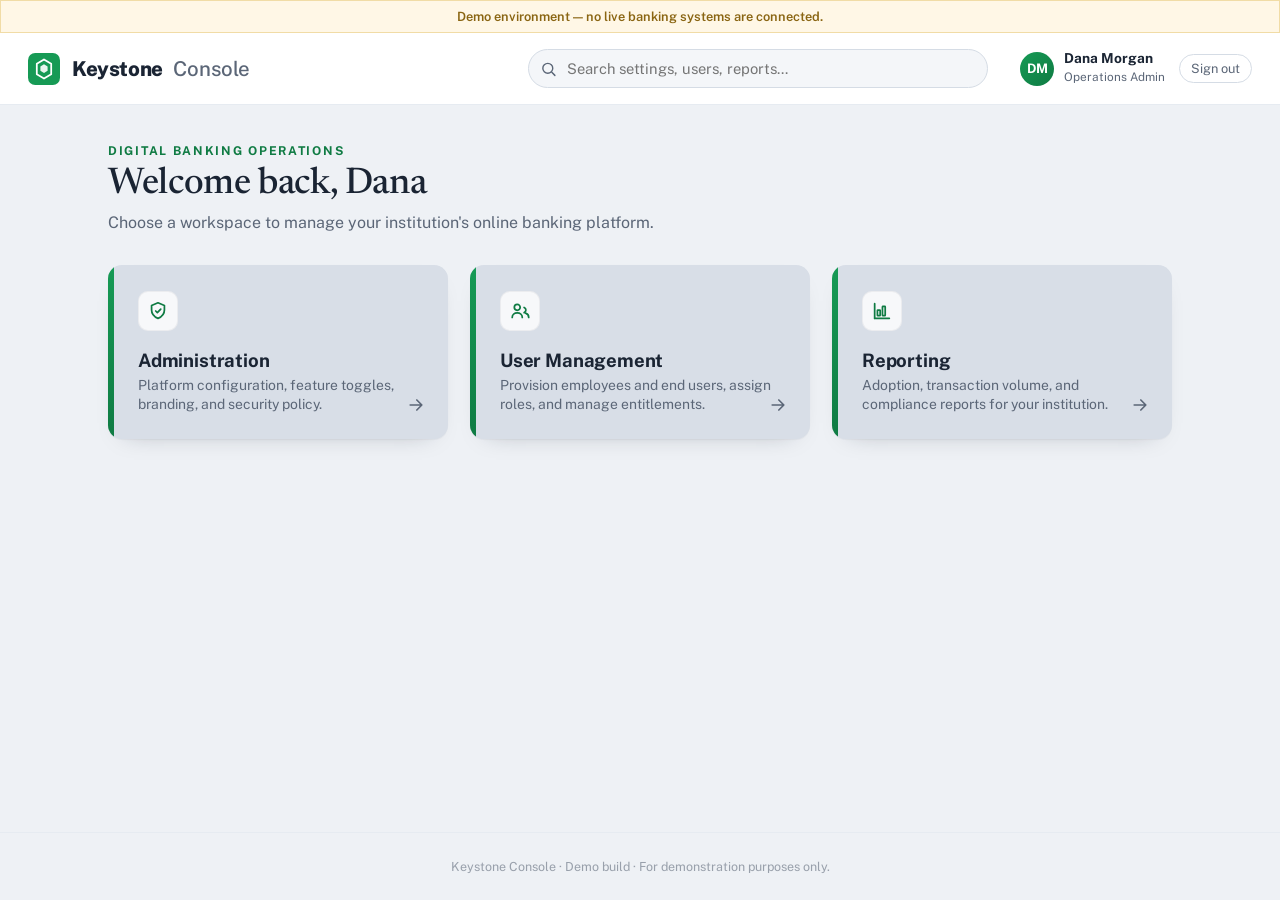
==== dashboard.html @ 1574cfe6 "Add files via upload" ====
<!DOCTYPE html>
<html lang="en">
<head>
  <meta charset="UTF-8" />
  <meta name="viewport" content="width=device-width, initial-scale=1.0" />
  <title>Console · Keystone</title>
  <link rel="stylesheet" href="assets/styles.css" />
  <link rel="icon" href="data:image/svg+xml,<svg xmlns='http://www.w3.org/2000/svg' viewBox='0 0 32 32'><rect width='32' height='32' rx='7' fill='%23169a55'/><path d='M16 6l8 5v10l-8 5-8-5V11z' fill='none' stroke='white' stroke-width='2'/></svg>" />
</head>
<body>
  <div class="shell">
    <div class="demo-banner">Demo environment — no live banking systems are connected.</div>

    <header class="topbar">
      <div class="brand">
        <svg class="brand__mark" viewBox="0 0 40 40" aria-hidden="true">
          <rect width="40" height="40" rx="9" fill="#169a55"/>
          <path d="M20 8l9 5.5v13L20 32l-9-5.5v-13z" fill="none" stroke="#fff" stroke-width="2.2" stroke-linejoin="round"/>
          <path d="M20 14l4.5 2.8v5.4L20 25l-4.5-2.8v-5.4z" fill="#fff" opacity=".9"/>
        </svg>
        <span class="brand__name">Keystone <span>Console</span></span>
      </div>

      <div class="searchbar">
        <svg viewBox="0 0 24 24" fill="none" stroke="currentColor" stroke-width="2"
             stroke-linecap="round" stroke-linejoin="round" aria-hidden="true">
          <circle cx="11" cy="11" r="7"/><path d="M21 21l-4.3-4.3"/>
        </svg>
        <input type="search" placeholder="Search settings, users, reports…" aria-label="Search" />
      </div>

      <div class="user-chip">
        <div class="avatar">DM</div>
        <div class="who">
          <b>Dana Morgan</b>
          <small>Operations Admin</small>
        </div>
        <a class="signout" href="index.html">Sign out</a>
      </div>
    </header>

    <main class="main">
      <div class="page-head">
        <p class="eyebrow">Digital Banking Operations</p>
        <h1 class="page-title">Welcome back, Dana</h1>
        <p class="page-desc">Choose a workspace to manage your institution's online banking platform.</p>
      </div>

      <div class="tile-grid">

        <a class="tile" href="administration.html">
          <div class="tile__icon">
            <svg viewBox="0 0 24 24" fill="none" stroke="currentColor" stroke-width="1.9"
                 stroke-linecap="round" stroke-linejoin="round" aria-hidden="true">
              <path d="M12 3l7 3v5c0 4.5-3 7.5-7 9-4-1.5-7-4.5-7-9V6z"/>
              <path d="M9.5 12l1.8 1.8L15 10"/>
            </svg>
          </div>
          <h2 class="tile__title">Administration</h2>
          <p class="tile__desc">Platform configuration, feature toggles, branding, and security policy.</p>
          <span class="tile__arrow" aria-hidden="true">
            <svg viewBox="0 0 24 24" width="20" height="20" fill="none" stroke="currentColor"
                 stroke-width="2" stroke-linecap="round" stroke-linejoin="round">
              <path d="M5 12h14M13 6l6 6-6 6"/>
            </svg>
          </span>
        </a>

        <a class="tile" href="user-management.html">
          <div class="tile__icon">
            <svg viewBox="0 0 24 24" fill="none" stroke="currentColor" stroke-width="1.9"
                 stroke-linecap="round" stroke-linejoin="round" aria-hidden="true">
              <circle cx="9" cy="8" r="3.2"/>
              <path d="M3.5 19c0-3 2.5-5 5.5-5s5.5 2 5.5 5"/>
              <path d="M16.5 8.2a3 3 0 0 1 0 5.6"/>
              <path d="M18 14.4c2.2.6 3.5 2.3 3.5 4.6"/>
            </svg>
          </div>
          <h2 class="tile__title">User Management</h2>
          <p class="tile__desc">Provision employees and end users, assign roles, and manage entitlements.</p>
          <span class="tile__arrow" aria-hidden="true">
            <svg viewBox="0 0 24 24" width="20" height="20" fill="none" stroke="currentColor"
                 stroke-width="2" stroke-linecap="round" stroke-linejoin="round">
              <path d="M5 12h14M13 6l6 6-6 6"/>
            </svg>
          </span>
        </a>

        <a class="tile" href="reporting.html">
          <div class="tile__icon">
            <svg viewBox="0 0 24 24" fill="none" stroke="currentColor" stroke-width="1.9"
                 stroke-linecap="round" stroke-linejoin="round" aria-hidden="true">
              <path d="M4 20V4"/><path d="M4 20h16"/>
              <rect x="7" y="11" width="3" height="6" rx=".5"/>
              <rect x="12.5" y="7" width="3" height="10" rx=".5"/>
              <rect x="18" y="13" width="0" height="4"/>
            </svg>
          </div>
          <h2 class="tile__title">Reporting</h2>
          <p class="tile__desc">Adoption, transaction volume, and compliance reports for your institution.</p>
          <span class="tile__arrow" aria-hidden="true">
            <svg viewBox="0 0 24 24" width="20" height="20" fill="none" stroke="currentColor"
                 stroke-width="2" stroke-linecap="round" stroke-linejoin="round">
              <path d="M5 12h14M13 6l6 6-6 6"/>
            </svg>
          </span>
        </a>

      </div>
    </main>

    <footer class="app-foot">Keystone Console · Demo build · For demonstration purposes only.</footer>
  </div>
</body>
</html>
---- assets/styles.css ----
/* ============================================================
   Keystone Console — shared styles
   A de-branded internet-banking operations console (demo only)
   ============================================================ */

@import url('https://fonts.googleapis.com/css2?family=Public+Sans:ital,wght@0,400;0,500;0,600;0,700;0,800;1,400&family=Newsreader:opsz,wght@6..72,400;6..72,500&display=swap');

:root {
  /* Palette */
  --ink:        #1a2433;
  --ink-soft:   #44506180;
  --ink-muted:  #5b6677;
  --line:       #d5dce5;
  --line-soft:  #e6ebf1;
  --paper:      #ffffff;
  --canvas:     #eef1f5;
  --tile:       #d8dee7;
  --tile-hover: #ccd4df;
  --accent:     #169a55;     /* trust green */
  --accent-dk:  #0f7b43;
  --accent-tint:#e7f4ec;
  --focus:      #2f7df6;
  --danger:     #c0392b;
  --warn:       #b9791b;

  --shadow-card: 0 1px 2px rgba(20,30,48,.06), 0 12px 30px -16px rgba(20,30,48,.25);
  --shadow-tile: 0 1px 1px rgba(20,30,48,.04), 0 10px 24px -18px rgba(20,30,48,.35);

  --radius:   14px;
  --radius-sm: 9px;

  --sans: 'Public Sans', ui-sans-serif, system-ui, sans-serif;
  --serif: 'Newsreader', Georgia, 'Times New Roman', serif;
}

* { box-sizing: border-box; }

html, body {
  margin: 0;
  padding: 0;
  font-family: var(--sans);
  color: var(--ink);
  -webkit-font-smoothing: antialiased;
  text-rendering: optimizeLegibility;
}

body {
  background: var(--canvas);
}

a { color: inherit; }

/* ---------- Brand mark ---------- */
.brand {
  display: inline-flex;
  align-items: center;
  gap: 12px;
  user-select: none;
}
.brand__mark {
  width: 38px;
  height: 38px;
  flex: none;
}
.brand__name {
  font-weight: 800;
  letter-spacing: -.02em;
  font-size: 1.42rem;
  color: var(--ink);
}
.brand__name span {
  font-weight: 500;
  color: var(--ink-muted);
  margin-left: .42rem;
  letter-spacing: 0;
}

/* ============================================================
   LOGIN
   ============================================================ */

.login-bg {
  min-height: 100vh;
  display: grid;
  place-items: center;
  padding: 40px 20px;
  background:
    radial-gradient(1100px 540px at 50% -10%, #ffffff 0%, #f3f6fa 45%, var(--canvas) 100%),
    var(--canvas);
  position: relative;
  overflow: hidden;
}
/* faint engraved guilloché-style rings, like secure documents */
.login-bg::before {
  content: "";
  position: absolute;
  inset: -200px;
  background:
    repeating-radial-gradient(circle at 50% 12%, transparent 0 38px, rgba(22,154,85,.035) 38px 39px);
  pointer-events: none;
}

.login-card {
  position: relative;
  width: 100%;
  max-width: 416px;
  background: var(--paper);
  border: 1px solid var(--line-soft);
  border-radius: 18px;
  box-shadow: var(--shadow-card);
  padding: 44px 40px 36px;
  animation: rise .6s cubic-bezier(.2,.7,.2,1) both;
}

.login-card .brand { margin-bottom: 30px; }

.login-title {
  font-size: 1.5rem;
  font-weight: 700;
  letter-spacing: -.02em;
  margin: 0 0 6px;
}
.login-sub {
  margin: 0 0 26px;
  color: var(--ink-muted);
  font-size: .95rem;
  line-height: 1.45;
}

.field { margin-bottom: 16px; }
.field label {
  display: block;
  font-size: .82rem;
  font-weight: 600;
  margin-bottom: 7px;
  color: var(--ink);
}
.field input {
  width: 100%;
  font-family: var(--sans);
  font-size: .98rem;
  padding: 12px 14px;
  border: 1px solid var(--line);
  border-radius: var(--radius-sm);
  background: #fbfcfe;
  color: var(--ink);
  transition: border-color .15s, box-shadow .15s, background .15s;
}
.field input:focus {
  outline: none;
  border-color: var(--accent);
  background: #fff;
  box-shadow: 0 0 0 3px var(--accent-tint);
}

.btn {
  width: 100%;
  border: 0;
  border-radius: var(--radius-sm);
  font-family: var(--sans);
  font-weight: 700;
  font-size: 1rem;
  padding: 13px 16px;
  cursor: pointer;
  display: inline-flex;
  align-items: center;
  justify-content: center;
  gap: 10px;
  transition: transform .08s, background .18s, box-shadow .18s;
}
.btn:active { transform: translateY(1px); }

.btn--passkey {
  color: #fff;
  background: linear-gradient(180deg, var(--accent) 0%, var(--accent-dk) 100%);
  box-shadow: 0 8px 18px -8px rgba(15,123,67,.6);
}
.btn--passkey:hover { box-shadow: 0 10px 22px -8px rgba(15,123,67,.7); }
.btn--passkey svg { width: 20px; height: 20px; }

.divider {
  display: flex;
  align-items: center;
  gap: 14px;
  margin: 22px 0 18px;
  color: var(--ink-muted);
  font-size: .78rem;
  letter-spacing: .04em;
  text-transform: uppercase;
}
.divider::before, .divider::after {
  content: "";
  height: 1px;
  background: var(--line-soft);
  flex: 1;
}

.help-row {
  display: flex;
  justify-content: space-between;
  align-items: center;
  margin-top: 18px;
  font-size: .86rem;
}
.help-row a {
  color: var(--accent-dk);
  text-decoration: none;
  font-weight: 600;
}
.help-row a:hover { text-decoration: underline; }

.login-foot {
  margin-top: 26px;
  text-align: center;
  font-size: .76rem;
  color: var(--ink-soft);
}

/* passkey OS-style dialog */
.passkey-overlay {
  position: fixed;
  inset: 0;
  background: rgba(15,21,33,.45);
  backdrop-filter: blur(3px);
  display: none;
  place-items: center;
  z-index: 50;
  animation: fade .2s ease both;
}
.passkey-overlay.show { display: grid; }

.passkey-dialog {
  width: 340px;
  background: #fbfcfe;
  border: 1px solid #e2e7ee;
  border-radius: 16px;
  box-shadow: 0 30px 80px -20px rgba(10,16,28,.6);
  padding: 26px 24px 22px;
  text-align: center;
  animation: pop .26s cubic-bezier(.2,.8,.2,1) both;
}
.passkey-dialog h3 {
  margin: 16px 0 4px;
  font-size: 1.05rem;
}
.passkey-dialog p {
  margin: 0;
  color: var(--ink-muted);
  font-size: .88rem;
  line-height: 1.45;
}
.passkey-dialog .origin {
  margin-top: 14px;
  font-size: .78rem;
  color: var(--ink-soft);
  font-family: ui-monospace, 'SFMono-Regular', Menlo, monospace;
}
.bio-ring {
  width: 64px;
  height: 64px;
  margin: 0 auto;
  border-radius: 50%;
  display: grid;
  place-items: center;
  background: var(--accent-tint);
  color: var(--accent-dk);
  position: relative;
}
.bio-ring svg { width: 34px; height: 34px; }
.bio-ring::after {
  content: "";
  position: absolute;
  inset: -6px;
  border-radius: 50%;
  border: 2px solid var(--accent);
  border-top-color: transparent;
  animation: spin 1s linear infinite;
}
.bio-ring.done::after {
  animation: none;
  border: 2px solid var(--accent);
}

/* ============================================================
   APP SHELL (dashboard + feature pages)
   ============================================================ */

.shell { min-height: 100vh; display: flex; flex-direction: column; }

.topbar {
  background: var(--paper);
  border-bottom: 1px solid var(--line-soft);
  padding: 16px 28px;
  display: flex;
  align-items: center;
  gap: 24px;
  position: sticky;
  top: 0;
  z-index: 20;
}
.topbar .brand__name { font-size: 1.28rem; }
.topbar .brand__mark { width: 32px; height: 32px; }

.searchbar {
  flex: 1;
  max-width: 460px;
  margin-left: auto;
  position: relative;
}
.searchbar input {
  width: 100%;
  font-family: var(--sans);
  font-size: .92rem;
  padding: 10px 14px 10px 38px;
  border: 1px solid var(--line);
  border-radius: 999px;
  background: #f4f6f9;
  color: var(--ink);
  transition: border-color .15s, box-shadow .15s, background .15s;
}
.searchbar input:focus {
  outline: none;
  background: #fff;
  border-color: var(--accent);
  box-shadow: 0 0 0 3px var(--accent-tint);
}
.searchbar svg {
  position: absolute;
  left: 12px; top: 50%;
  transform: translateY(-50%);
  width: 17px; height: 17px;
  color: var(--ink-muted);
}

.user-chip {
  display: flex;
  align-items: center;
  gap: 10px;
  padding-left: 8px;
}
.user-chip .avatar {
  width: 34px; height: 34px;
  border-radius: 50%;
  background: linear-gradient(135deg, var(--accent), var(--accent-dk));
  color: #fff;
  display: grid;
  place-items: center;
  font-weight: 700;
  font-size: .82rem;
}
.user-chip .who { line-height: 1.15; }
.user-chip .who b { font-size: .86rem; font-weight: 700; display: block; }
.user-chip .who small { font-size: .74rem; color: var(--ink-muted); }
.user-chip a.signout {
  margin-left: 4px;
  font-size: .8rem;
  color: var(--ink-muted);
  text-decoration: none;
  border: 1px solid var(--line);
  padding: 6px 11px;
  border-radius: 999px;
  transition: .15s;
}
.user-chip a.signout:hover { color: var(--danger); border-color: #e3c4c0; }

.main {
  flex: 1;
  width: 100%;
  max-width: 1120px;
  margin: 0 auto;
  padding: 38px 28px 60px;
}

.page-head { margin-bottom: 30px; }
.eyebrow {
  font-size: .76rem;
  letter-spacing: .14em;
  text-transform: uppercase;
  color: var(--accent-dk);
  font-weight: 700;
  margin: 0 0 8px;
}
.page-title {
  font-family: var(--serif);
  font-weight: 500;
  font-size: 2.3rem;
  letter-spacing: -.01em;
  margin: 0 0 8px;
}
.page-desc {
  margin: 0;
  color: var(--ink-muted);
  font-size: 1rem;
  max-width: 60ch;
  line-height: 1.5;
}

/* ---------- Dashboard tile grid ---------- */
.tile-grid {
  display: grid;
  grid-template-columns: repeat(3, 1fr);
  gap: 22px;
}
.tile {
  position: relative;
  display: block;
  text-decoration: none;
  background: var(--tile);
  border-radius: var(--radius);
  padding: 26px 26px 24px 30px;
  min-height: 158px;
  overflow: hidden;
  box-shadow: var(--shadow-tile);
  transition: transform .18s cubic-bezier(.2,.7,.2,1), background .18s, box-shadow .18s;
  animation: rise .5s cubic-bezier(.2,.7,.2,1) both;
}
.tile::before {
  content: "";
  position: absolute;
  left: 0; top: 0; bottom: 0;
  width: 6px;
  background: linear-gradient(180deg, var(--accent), var(--accent-dk));
}
.tile:hover {
  transform: translateY(-4px);
  background: var(--tile-hover);
  box-shadow: 0 16px 34px -18px rgba(20,30,48,.5);
}
.tile:nth-child(2) { animation-delay: .07s; }
.tile:nth-child(3) { animation-delay: .14s; }

.tile__icon {
  width: 40px; height: 40px;
  border-radius: 10px;
  background: #ffffffcc;
  display: grid; place-items: center;
  color: var(--accent-dk);
  margin-bottom: 18px;
  box-shadow: inset 0 0 0 1px rgba(20,30,48,.05);
}
.tile__icon svg { width: 22px; height: 22px; }
.tile__title {
  font-size: 1.16rem;
  font-weight: 700;
  letter-spacing: -.01em;
  margin: 0 0 5px;
  color: var(--ink);
}
.tile__desc {
  margin: 0;
  font-size: .87rem;
  color: var(--ink-muted);
  line-height: 1.4;
}
.tile__arrow {
  position: absolute;
  right: 22px; bottom: 20px;
  color: var(--ink-muted);
  transition: transform .2s, color .2s;
}
.tile:hover .tile__arrow { transform: translateX(4px); color: var(--accent-dk); }

/* ---------- Feature page building blocks ---------- */
.back-link {
  display: inline-flex;
  align-items: center;
  gap: 7px;
  font-size: .85rem;
  font-weight: 600;
  color: var(--ink-muted);
  text-decoration: none;
  margin-bottom: 22px;
  transition: color .15s, gap .15s;
}
.back-link:hover { color: var(--accent-dk); gap: 10px; }

.stat-row {
  display: grid;
  grid-template-columns: repeat(4, 1fr);
  gap: 18px;
  margin-bottom: 34px;
}
.stat {
  background: var(--paper);
  border: 1px solid var(--line-soft);
  border-radius: var(--radius-sm);
  padding: 18px 20px;
  box-shadow: var(--shadow-card);
}
.stat .label {
  font-size: .76rem;
  text-transform: uppercase;
  letter-spacing: .08em;
  color: var(--ink-muted);
  font-weight: 600;
}
.stat .value {
  font-size: 1.8rem;
  font-weight: 800;
  letter-spacing: -.02em;
  margin-top: 6px;
}
.stat .delta { font-size: .8rem; font-weight: 600; margin-top: 2px; }
.delta.up { color: var(--accent-dk); }
.delta.down { color: var(--danger); }
.delta.flat { color: var(--ink-muted); }

.panel {
  background: var(--paper);
  border: 1px solid var(--line-soft);
  border-radius: var(--radius);
  box-shadow: var(--shadow-card);
  overflow: hidden;
  margin-bottom: 26px;
}
.panel__head {
  padding: 18px 22px;
  border-bottom: 1px solid var(--line-soft);
  display: flex;
  align-items: center;
  justify-content: space-between;
  gap: 12px;
}
.panel__head h2 {
  font-size: 1.04rem;
  font-weight: 700;
  margin: 0;
  letter-spacing: -.01em;
}
.panel__head .hint { font-size: .82rem; color: var(--ink-muted); }
.panel__body { padding: 6px 0; }

table.grid {
  width: 100%;
  border-collapse: collapse;
  font-size: .9rem;
}
table.grid th {
  text-align: left;
  font-size: .74rem;
  letter-spacing: .06em;
  text-transform: uppercase;
  color: var(--ink-muted);
  font-weight: 700;
  padding: 12px 22px;
  border-bottom: 1px solid var(--line-soft);
}
table.grid td {
  padding: 13px 22px;
  border-bottom: 1px solid var(--line-soft);
}
table.grid tr:last-child td { border-bottom: 0; }
table.grid tbody tr { transition: background .12s; }
table.grid tbody tr:hover { background: #f7f9fb; }

.pill {
  display: inline-flex;
  align-items: center;
  gap: 6px;
  font-size: .76rem;
  font-weight: 700;
  padding: 4px 10px;
  border-radius: 999px;
  line-height: 1;
}
.pill::before {
  content: "";
  width: 6px; height: 6px;
  border-radius: 50%;
  background: currentColor;
}
.pill.ok    { color: var(--accent-dk); background: var(--accent-tint); }
.pill.warn  { color: var(--warn);      background: #f8f0df; }
.pill.bad   { color: var(--danger);    background: #f8e7e4; }
.pill.muted { color: var(--ink-muted); background: #eef1f5; }

.mono { font-family: ui-monospace, 'SFMono-Regular', Menlo, monospace; font-size: .85em; }

.toolbar {
  display: flex;
  gap: 10px;
  margin-bottom: 18px;
  flex-wrap: wrap;
}
.btn-sm {
  font-family: var(--sans);
  font-size: .85rem;
  font-weight: 600;
  padding: 9px 15px;
  border-radius: var(--radius-sm);
  border: 1px solid var(--line);
  background: var(--paper);
  color: var(--ink);
  cursor: pointer;
  transition: .15s;
  display: inline-flex; align-items: center; gap: 7px;
}
.btn-sm:hover { border-color: var(--accent); color: var(--accent-dk); }
.btn-sm.primary {
  background: linear-gradient(180deg, var(--accent), var(--accent-dk));
  color: #fff;
  border-color: transparent;
}
.btn-sm.primary:hover { color: #fff; box-shadow: 0 8px 18px -8px rgba(15,123,67,.6); }
.btn-sm svg { width: 15px; height: 15px; }

.two-col {
  display: grid;
  grid-template-columns: 2fr 1fr;
  gap: 24px;
  align-items: start;
}

.list-item {
  display: flex;
  align-items: flex-start;
  gap: 12px;
  padding: 14px 22px;
  border-bottom: 1px solid var(--line-soft);
}
.list-item:last-child { border-bottom: 0; }
.list-item .dot {
  margin-top: 5px;
  width: 9px; height: 9px;
  border-radius: 50%;
  flex: none;
  background: var(--accent);
}
.list-item .dot.warn { background: var(--warn); }
.list-item .dot.bad { background: var(--danger); }
.list-item .li-body b { font-size: .9rem; }
.list-item .li-body p { margin: 2px 0 0; font-size: .82rem; color: var(--ink-muted); }
.list-item time { margin-left: auto; font-size: .78rem; color: var(--ink-soft); white-space: nowrap; }

/* simple bar chart */
.bars { display: flex; align-items: flex-end; gap: 12px; height: 180px; padding: 18px 22px 8px; }
.bars .bar {
  flex: 1;
  background: linear-gradient(180deg, var(--accent), var(--accent-dk));
  border-radius: 6px 6px 0 0;
  position: relative;
  min-height: 6px;
  opacity: .9;
  transition: opacity .15s;
}
.bars .bar:hover { opacity: 1; }
.bars .bar span {
  position: absolute;
  bottom: -22px; left: 0; right: 0;
  text-align: center;
  font-size: .72rem;
  color: var(--ink-muted);
}

.toggle {
  position: relative;
  width: 40px; height: 23px;
  border-radius: 999px;
  background: var(--accent);
  display: inline-block;
  cursor: pointer;
}
.toggle::after {
  content: "";
  position: absolute;
  top: 3px; left: 3px;
  width: 17px; height: 17px;
  border-radius: 50%;
  background: #fff;
  transition: .18s;
}
.toggle.off { background: var(--line); }
.toggle.off::after { left: 20px; transform: none; }

.demo-banner {
  background: #fff7e6;
  border: 1px solid #f1dca6;
  color: #8a6512;
  font-size: .8rem;
  text-align: center;
  padding: 8px 14px;
  font-weight: 600;
}

footer.app-foot {
  text-align: center;
  padding: 26px;
  font-size: .78rem;
  color: var(--ink-soft);
  border-top: 1px solid var(--line-soft);
}

/* ---------- animations ---------- */
@keyframes rise { from { opacity: 0; transform: translateY(14px); } to { opacity: 1; transform: none; } }
@keyframes fade { from { opacity: 0; } to { opacity: 1; } }
@keyframes pop  { from { opacity: 0; transform: scale(.92); } to { opacity: 1; transform: scale(1); } }
@keyframes spin { to { transform: rotate(360deg); } }

@media (max-width: 860px) {
  .tile-grid { grid-template-columns: 1fr; }
  .stat-row { grid-template-columns: repeat(2, 1fr); }
  .two-col { grid-template-columns: 1fr; }
  .searchbar { display: none; }
  .page-title { font-size: 1.9rem; }
}

@media (prefers-reduced-motion: reduce) {
  * { animation: none !important; transition: none !important; }
}
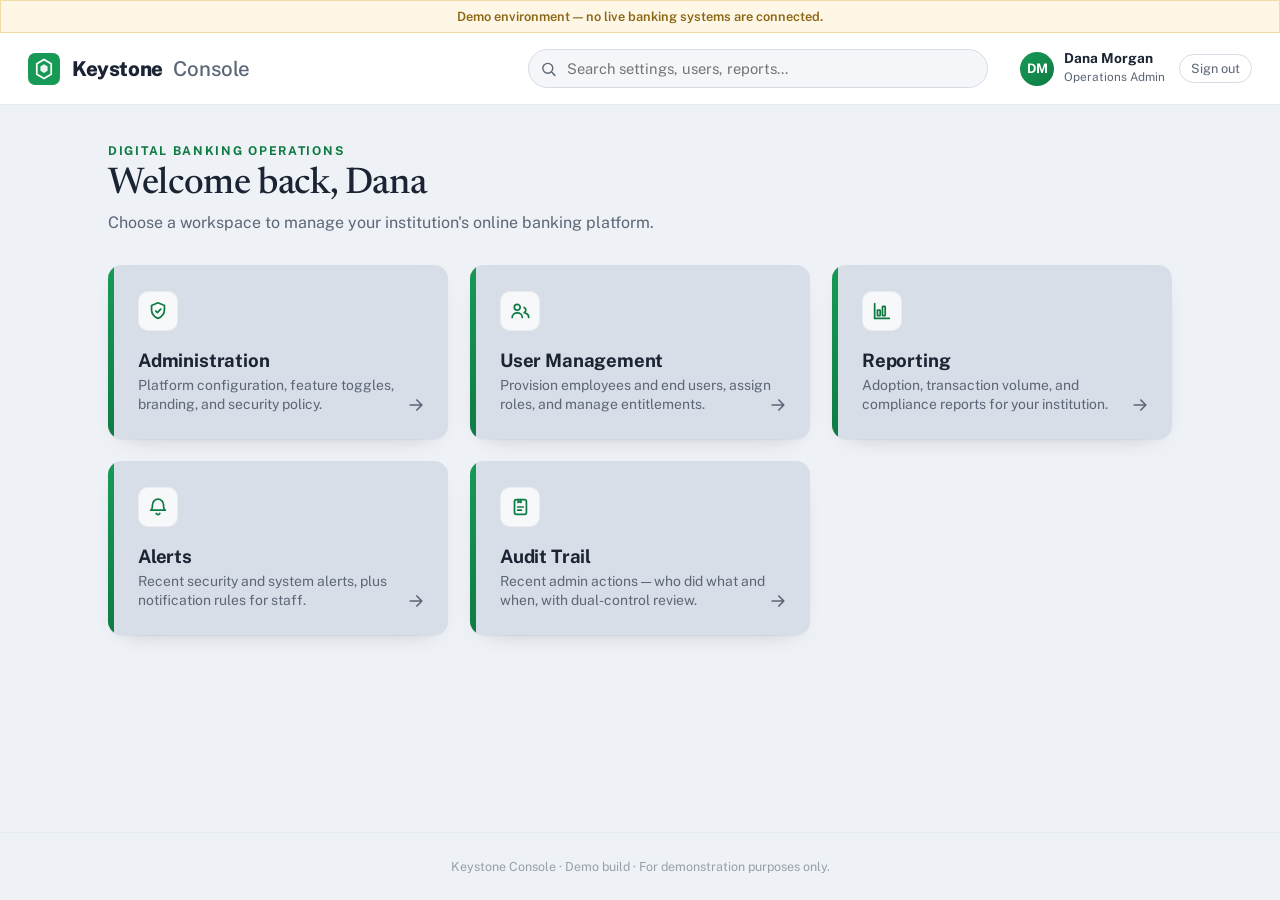
==== commit 757ec13c: "Add Alerts and Audit Trail pages, Scheduled Exports panel - alerts.html: security/system alerts feed" ====
--- a/dashboard.html
+++ b/dashboard.html
@@ -106,6 +106,43 @@
           </span>
         </a>
 
+        <a class="tile" href="alerts.html">
+          <div class="tile__icon">
+            <svg viewBox="0 0 24 24" fill="none" stroke="currentColor" stroke-width="1.9"
+                 stroke-linecap="round" stroke-linejoin="round" aria-hidden="true">
+              <path d="M18 9.5a6 6 0 1 0-12 0c0 5-2 6-2 6h16s-2-1-2-6"/>
+              <path d="M10 19a2.2 2.2 0 0 0 4 0"/>
+            </svg>
+          </div>
+          <h2 class="tile__title">Alerts</h2>
+          <p class="tile__desc">Recent security and system alerts, plus notification rules for staff.</p>
+          <span class="tile__arrow" aria-hidden="true">
+            <svg viewBox="0 0 24 24" width="20" height="20" fill="none" stroke="currentColor"
+                 stroke-width="2" stroke-linecap="round" stroke-linejoin="round">
+              <path d="M5 12h14M13 6l6 6-6 6"/>
+            </svg>
+          </span>
+        </a>
+
+        <a class="tile" href="audit-trail.html">
+          <div class="tile__icon">
+            <svg viewBox="0 0 24 24" fill="none" stroke="currentColor" stroke-width="1.9"
+                 stroke-linecap="round" stroke-linejoin="round" aria-hidden="true">
+              <path d="M8 4h9a2 2 0 0 1 2 2v12a2 2 0 0 1-2 2H8a2 2 0 0 1-2-2V6a2 2 0 0 1 2-2z"/>
+              <path d="M10 4v3l1.5-1L13 7V4"/>
+              <path d="M9.5 12h6"/><path d="M9.5 15.5h4"/>
+            </svg>
+          </div>
+          <h2 class="tile__title">Audit Trail</h2>
+          <p class="tile__desc">Recent admin actions — who did what and when, with dual-control review.</p>
+          <span class="tile__arrow" aria-hidden="true">
+            <svg viewBox="0 0 24 24" width="20" height="20" fill="none" stroke="currentColor"
+                 stroke-width="2" stroke-linecap="round" stroke-linejoin="round">
+              <path d="M5 12h14M13 6l6 6-6 6"/>
+            </svg>
+          </span>
+        </a>
+
       </div>
     </main>
 
--- a/assets/styles.css
+++ b/assets/styles.css
@@ -428,6 +428,8 @@
 }
 .tile:nth-child(2) { animation-delay: .07s; }
 .tile:nth-child(3) { animation-delay: .14s; }
+.tile:nth-child(4) { animation-delay: .21s; }
+.tile:nth-child(5) { animation-delay: .28s; }
 
 .tile__icon {
   width: 40px; height: 40px;
